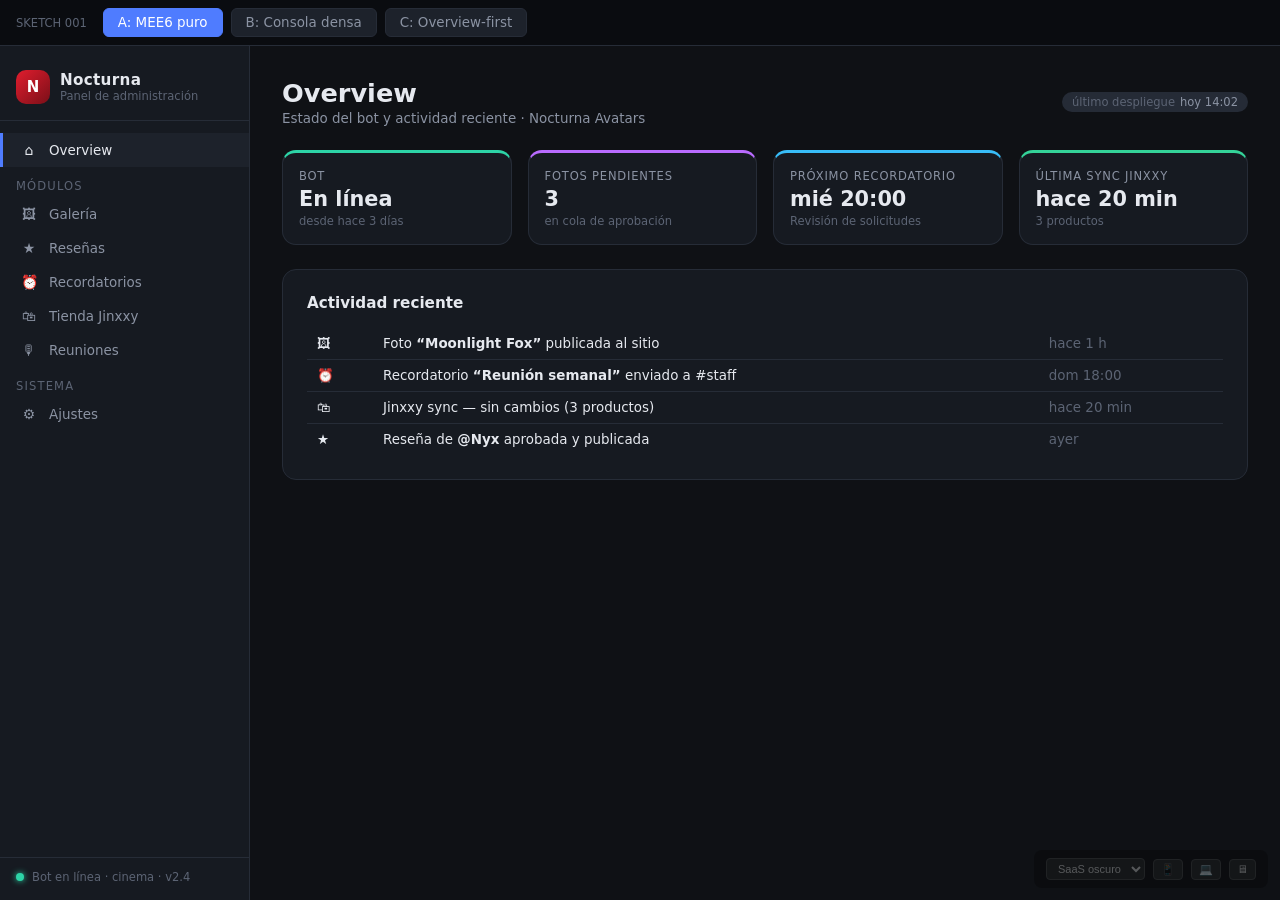
==== .planning/sketches/001-dashboard-shell/index.html @ f5b3627c "docs(sketch-001): dashboard shell — 3 variantes MEE6/densa/overview-first" ====
<!DOCTYPE html>
<html lang="es">
<head>
<meta charset="utf-8">
<meta name="viewport" content="width=device-width, initial-scale=1">
<title>Sketch 001 — Nocturna Admin Dashboard</title>
<link rel="stylesheet" href="../themes/default.css">
<style>
  * { box-sizing: border-box; margin: 0; padding: 0; }
  body {
    background: var(--color-bg);
    color: var(--color-text);
    font-family: var(--font-sans);
    font-size: var(--text-base);
    padding-top: 46px; /* variant nav */
  }
  button { font-family: inherit; cursor: pointer; }

  /* ── Variant nav ─────────────────────────────── */
  #variant-nav {
    position: fixed; top: 0; left: 0; right: 0; z-index: 9998;
    background: #0a0c10; border-bottom: 1px solid var(--color-border);
    padding: 8px 16px; display: flex; gap: 8px; align-items: center;
  }
  #variant-nav .tag { font-size: var(--text-xs); color: var(--color-text-faint); margin-right: 8px; }
  .variant-tab {
    background: var(--color-surface-2); color: var(--color-text-muted);
    border: 1px solid var(--color-border); border-radius: var(--radius-sm);
    padding: 6px 14px; font-size: var(--text-sm); transition: all .15s ease;
  }
  .variant-tab:hover { color: var(--color-text); border-color: var(--color-border-strong); }
  .variant-tab.active { background: var(--color-primary); border-color: var(--color-primary); color: #fff; }

  .variant { display: none; }
  .variant.active { display: block; }

  /* ── Shell ───────────────────────────────────── */
  .shell { display: flex; min-height: calc(100vh - 46px); max-width: var(--vp, 100%); margin: 0 auto; }
  .side {
    background: var(--color-surface); border-right: 1px solid var(--color-border);
    flex-shrink: 0; display: flex; flex-direction: column; padding: var(--space-4) 0;
  }
  .v-comfy .side { width: 250px; }
  .v-dense .side { width: 205px; padding: var(--space-2) 0; }
  .brand {
    display: flex; align-items: center; gap: 10px; padding: var(--space-2) var(--space-4) var(--space-4);
    border-bottom: 1px solid var(--color-border); margin-bottom: var(--space-3);
  }
  .brand .logo {
    width: 34px; height: 34px; border-radius: var(--radius-md);
    background: linear-gradient(135deg, var(--color-brand), #7a0f18);
    display: grid; place-items: center; font-weight: 800; color: #fff; font-size: 15px;
  }
  .brand .t { font-weight: 700; font-size: var(--text-base); letter-spacing: .02em; }
  .brand .s { font-size: var(--text-xs); color: var(--color-text-faint); }
  .v-dense .brand { padding-bottom: var(--space-2); }
  .v-dense .brand .logo { width: 26px; height: 26px; font-size: 12px; border-radius: var(--radius-sm); }

  .side .grp { font-size: var(--text-xs); text-transform: uppercase; letter-spacing: .1em;
    color: var(--color-text-faint); padding: var(--space-3) var(--space-4) var(--space-1); }
  .nav-item {
    display: flex; align-items: center; gap: 10px; width: 100%;
    background: none; border: none; text-align: left; color: var(--color-text-muted);
    padding: 9px var(--space-4); font-size: var(--text-sm); transition: all .15s ease;
    border-left: 3px solid transparent;
  }
  .v-dense .nav-item { padding: 6px var(--space-3); }
  .nav-item:hover { background: var(--color-surface-2); color: var(--color-text); }
  .nav-item.on { background: var(--color-surface-2); color: var(--color-text); border-left-color: var(--acc, var(--color-primary)); }
  .nav-item .ico { width: 20px; text-align: center; font-size: 14px; }
  .nav-item .dot { margin-left: auto; width: 7px; height: 7px; border-radius: 50%; }
  .nav-item .cnt { margin-left: auto; font-size: var(--text-xs); background: var(--color-surface-3);
    border-radius: var(--radius-full); padding: 1px 7px; color: var(--color-text-muted); }
  .side .foot { margin-top: auto; padding: var(--space-3) var(--space-4) 0; border-top: 1px solid var(--color-border);
    display: flex; align-items: center; gap: 8px; font-size: var(--text-xs); color: var(--color-text-faint); }
  .side .foot .st { width: 8px; height: 8px; border-radius: 50%; background: var(--color-success); box-shadow: 0 0 6px var(--color-success); }

  .main { flex: 1; padding: var(--space-8); overflow-x: hidden; }
  .v-dense .main { padding: var(--space-4); }

  /* ── Page header ─────────────────────────────── */
  .ph { display: flex; align-items: center; gap: var(--space-4); margin-bottom: var(--space-6); }
  .v-dense .ph { margin-bottom: var(--space-3); }
  .ph .ttl { font-size: var(--text-2xl); font-weight: 700; }
  .v-dense .ph .ttl { font-size: var(--text-lg); }
  .ph .sub { color: var(--color-text-muted); font-size: var(--text-sm); margin-top: 3px; }
  .ph .spacer { flex: 1; }

  /* ── Cards / tables ──────────────────────────── */
  .card {
    background: var(--color-surface); border: 1px solid var(--color-border);
    border-radius: var(--radius-lg); padding: var(--space-6); margin-bottom: var(--space-6);
  }
  .v-dense .card { padding: var(--space-3); border-radius: var(--radius-sm); margin-bottom: var(--space-3); }
  .card h3 { font-size: var(--text-base); font-weight: 600; display: flex; align-items: center; gap: 8px; }
  .card .hint { font-size: var(--text-xs); color: var(--color-text-faint); margin-top: 2px; }
  .card-hdr { display: flex; align-items: center; margin-bottom: var(--space-4); }
  .v-dense .card-hdr { margin-bottom: var(--space-2); }
  .card-hdr .spacer { flex: 1; }
  .acc-bar { width: 4px; align-self: stretch; border-radius: 2px; margin-right: 10px; }

  table { width: 100%; border-collapse: collapse; font-size: var(--text-sm); }
  th { text-align: left; font-size: var(--text-xs); text-transform: uppercase; letter-spacing: .07em;
    color: var(--color-text-faint); padding: 6px 10px; border-bottom: 1px solid var(--color-border); }
  td { padding: 8px 10px; border-bottom: 1px solid var(--color-border); vertical-align: middle; }
  .v-dense td { padding: 5px 8px; }
  tr:last-child td { border-bottom: none; }
  tr:hover td { background: rgba(255,255,255,0.015); }

  /* ── Controls ────────────────────────────────── */
  .btn {
    background: var(--color-primary); border: none; color: #fff; font-weight: 600;
    padding: 9px 16px; border-radius: var(--radius-sm); font-size: var(--text-sm); transition: all .15s ease;
  }
  .btn:hover { background: var(--color-primary-hover); }
  .btn.ghost { background: transparent; border: 1px solid var(--color-border-strong); color: var(--color-text-muted); }
  .btn.ghost:hover { color: var(--color-text); border-color: var(--color-text-faint); }
  .btn.danger { background: transparent; border: 1px solid transparent; color: var(--color-danger); }
  .btn.danger:hover { background: rgba(240,67,90,0.1); }
  .btn.ok { background: var(--color-success); color: #052b21; }
  .btn.sm { padding: 5px 10px; font-size: var(--text-xs); }

  .switch { position: relative; width: 40px; height: 22px; flex-shrink: 0; cursor: pointer; }
  .switch input { display: none; }
  .switch .tr { position: absolute; inset: 0; background: var(--color-surface-3); border-radius: var(--radius-full); transition: all .15s ease; }
  .switch .th { position: absolute; top: 3px; left: 3px; width: 16px; height: 16px; background: #fff; border-radius: 50%; transition: all .15s ease; }
  .switch input:checked + .tr { background: var(--color-success); }
  .switch input:checked + .tr .th { left: 21px; }
  .switch.lg { width: 50px; height: 28px; }
  .switch.lg .th { width: 20px; height: 20px; top: 4px; left: 4px; }
  .switch.lg input:checked + .tr .th { left: 26px; }

  .field { margin-bottom: var(--space-4); }
  .v-dense .field { margin-bottom: var(--space-2); }
  .field label { display: block; font-size: var(--text-xs); font-weight: 600; color: var(--color-text-muted);
    margin-bottom: 5px; letter-spacing: .03em; }
  .field input, .field select {
    width: 100%; background: var(--color-surface-2); border: 1px solid var(--color-border);
    color: var(--color-text); border-radius: var(--radius-sm); padding: 8px 10px; font-size: var(--text-sm);
    font-family: inherit; transition: border-color .15s ease;
  }
  .v-dense .field input, .v-dense .field select { padding: 5px 8px; }
  .field input:focus, .field select:focus { outline: none; border-color: var(--color-primary); }
  .field .mono { font-family: var(--font-mono); font-size: var(--text-xs); }
  .grid2 { display: grid; grid-template-columns: 1fr 1fr; gap: 0 var(--space-6); }
  .v-dense .grid2 { gap: 0 var(--space-3); }

  .chip { display: inline-flex; align-items: center; gap: 5px; background: var(--color-surface-3);
    border-radius: var(--radius-full); padding: 3px 10px; font-size: var(--text-xs); color: var(--color-text-muted); }
  .chip .h { color: var(--color-text-faint); }
  .badge { font-size: var(--text-xs); padding: 2px 9px; border-radius: var(--radius-full); font-weight: 600; }
  .badge.on  { background: rgba(45,212,167,.14); color: var(--color-success); }
  .badge.off { background: rgba(139,147,163,.14); color: var(--color-text-muted); }
  .badge.pend{ background: rgba(255,176,32,.14); color: var(--color-warning); }

  /* ── Overview stats ──────────────────────────── */
  .stats { display: grid; grid-template-columns: repeat(4, 1fr); gap: var(--space-4); margin-bottom: var(--space-6); }
  .v-dense .stats { gap: var(--space-2); margin-bottom: var(--space-3); }
  .stat { background: var(--color-surface); border: 1px solid var(--color-border); border-radius: var(--radius-lg);
    padding: var(--space-4); border-top: 3px solid var(--acc, var(--color-primary)); }
  .v-dense .stat { padding: var(--space-2) var(--space-3); border-radius: var(--radius-sm); }
  .stat .k { font-size: var(--text-xs); color: var(--color-text-muted); text-transform: uppercase; letter-spacing: .07em; }
  .stat .v { font-size: var(--text-xl); font-weight: 700; margin-top: 4px; }
  .v-dense .stat .v { font-size: var(--text-base); }
  .stat .d { font-size: var(--text-xs); color: var(--color-text-faint); margin-top: 3px; }

  .qa { display: grid; grid-template-columns: repeat(3, 1fr); gap: var(--space-4); }
  .qa button { background: var(--color-surface); border: 1px solid var(--color-border); border-radius: var(--radius-lg);
    padding: var(--space-4); text-align: left; color: var(--color-text); transition: all .15s ease; }
  .qa button:hover { border-color: var(--acc); transform: translateY(-1px); }
  .qa .i { font-size: 20px; } .qa .t { font-weight: 600; margin-top: 6px; font-size: var(--text-sm); }
  .qa .s { font-size: var(--text-xs); color: var(--color-text-faint); margin-top: 2px; }

  /* Módulo header (MEE6-style) */
  .mod-hdr { display: flex; align-items: center; gap: var(--space-4); background: var(--color-surface);
    border: 1px solid var(--color-border); border-radius: var(--radius-lg); padding: var(--space-4) var(--space-6);
    margin-bottom: var(--space-6); border-left: 4px solid var(--acc, var(--color-primary)); }
  .mod-hdr .i { font-size: 26px; }
  .mod-hdr .t { font-weight: 700; font-size: var(--text-lg); }
  .mod-hdr .s { font-size: var(--text-sm); color: var(--color-text-muted); margin-top: 2px; }
  .mod-hdr .spacer { flex: 1; }

  /* Galería queue */
  .gq { display: grid; grid-template-columns: repeat(3, 1fr); gap: var(--space-4); }
  .v-dense .gq { grid-template-columns: repeat(4, 1fr); gap: var(--space-2); }
  .gcard { background: var(--color-surface-2); border: 1px solid var(--color-border); border-radius: var(--radius-md);
    overflow: hidden; transition: all .2s ease; }
  .gcard .thumb { height: 110px; display: grid; place-items: center; font-size: 26px; }
  .v-dense .gcard .thumb { height: 70px; }
  .gcard .b { padding: var(--space-3); }
  .gcard .n { font-size: var(--text-sm); font-weight: 600; }
  .gcard .m { font-size: var(--text-xs); color: var(--color-text-faint); margin: 3px 0 8px; }
  .gcard .acts { display: flex; gap: 6px; }

  .empty { text-align: center; color: var(--color-text-faint); padding: var(--space-8); font-size: var(--text-sm); }

  /* ── Modal ───────────────────────────────────── */
  #modal-bg { position: fixed; inset: 0; background: rgba(0,0,0,.6); z-index: 10000; display: none;
    align-items: center; justify-content: center; backdrop-filter: blur(2px); }
  #modal-bg.open { display: flex; }
  #modal { background: var(--color-surface); border: 1px solid var(--color-border-strong); border-radius: var(--radius-lg);
    width: 460px; max-width: 92vw; padding: var(--space-6); box-shadow: var(--shadow-lg); }
  #modal h3 { margin-bottom: var(--space-4); }

  /* ── Toast ───────────────────────────────────── */
  #toast { position: fixed; bottom: 24px; left: 50%; transform: translateX(-50%) translateY(80px);
    background: var(--color-surface-3); border: 1px solid var(--color-border-strong); color: var(--color-text);
    padding: 10px 18px; border-radius: var(--radius-md); font-size: var(--text-sm); z-index: 10001;
    transition: transform .25s ease; box-shadow: var(--shadow-md); }
  #toast.show { transform: translateX(-50%) translateY(0); }
  #toast .ok { color: var(--color-success); margin-right: 6px; }

  /* ── Sketch toolbar ──────────────────────────── */
  #sketch-tools { position: fixed; bottom: 12px; right: 12px; z-index: 9999; font-family: system-ui;
    font-size: 12px; background: rgba(0,0,0,.75); color: #fff; padding: 8px 12px; border-radius: 8px;
    opacity: .35; transition: opacity .2s; display: flex; gap: 8px; align-items: center; }
  #sketch-tools:hover { opacity: 1; }
  #sketch-tools button, #sketch-tools select { background: #222; color: #ddd; border: 1px solid #444;
    border-radius: 4px; font-size: 11px; padding: 3px 7px; }
</style>
</head>
<body>

<div id="variant-nav">
  <span class="tag">SKETCH 001</span>
  <button class="variant-tab active" data-v="a" onclick="showVariant('a', this)">A: MEE6 puro</button>
  <button class="variant-tab" data-v="b" onclick="showVariant('b', this)">B: Consola densa</button>
  <button class="variant-tab" data-v="c" onclick="showVariant('c', this)">C: Overview-first</button>
</div>

<div id="variant-a" class="variant active v-comfy"><div class="shell"><aside class="side" id="side-a"></aside><main class="main" id="main-a"></main></div></div>
<div id="variant-b" class="variant v-dense"><div class="shell"><aside class="side" id="side-b"></aside><main class="main" id="main-b"></main></div></div>
<div id="variant-c" class="variant v-comfy"><div class="shell"><aside class="side" id="side-c"></aside><main class="main" id="main-c"></main></div></div>

<div id="modal-bg" onclick="if(event.target===this)closeModal()">
  <div id="modal">
    <h3 id="modal-title">Nuevo recordatorio</h3>
    <div class="field"><label>NOMBRE</label><input id="rm-name" placeholder="Reunión semanal de staff"></div>
    <div class="grid2">
      <div class="field"><label>CANAL</label>
        <select id="rm-channel"><option>#staff</option><option>#anuncios</option><option>#general</option></select></div>
      <div class="field"><label>FRECUENCIA</label>
        <select id="rm-freq"><option>Semanal</option><option>Mensual</option><option>Único</option></select></div>
    </div>
    <div class="grid2">
      <div class="field"><label>DÍA</label><select id="rm-day"><option>Domingo</option><option>Lunes</option><option>Día 1 del mes</option><option>30 jul 2026</option></select></div>
      <div class="field"><label>HORA</label><input id="rm-time" value="18:00"></div>
    </div>
    <div class="field"><label>MENSAJE</label><input id="rm-msg" placeholder="¡Reunión de staff en 30 min! @Staff"></div>
    <div style="display:flex;gap:8px;justify-content:flex-end;margin-top:8px">
      <button class="btn ghost" onclick="closeModal()">Cancelar</button>
      <button class="btn" onclick="saveReminder()">Guardar recordatorio</button>
    </div>
  </div>
</div>

<div id="toast"><span class="ok">✓</span><span id="toast-msg"></span></div>

<div id="sketch-tools">
  <select onchange="document.querySelector('link[href*=themes]').href='../themes/'+this.value+'.css'">
    <option value="default">SaaS oscuro</option>
  </select>
  <button onclick="setVp('375px')">📱</button>
  <button onclick="setVp('768px')">💻</button>
  <button onclick="setVp('100%')">🖥</button>
</div>

<script>
/* ═══ Datos (formas reales del proyecto) ═══════════════════ */
const D = {
  sections: [
    { id:'overview',  ico:'⌂', name:'Overview',       acc:'var(--color-primary)' },
    { id:'gallery',   ico:'🖼', name:'Galería',        acc:'var(--accent-gallery)',  toggle:true, on:true,  pend:3 },
    { id:'reviews',   ico:'★', name:'Reseñas',        acc:'var(--accent-reviews)',  toggle:true, on:true,  pend:1 },
    { id:'reminders', ico:'⏰', name:'Recordatorios',  acc:'var(--accent-reminders)',toggle:true, on:true },
    { id:'jinxxy',    ico:'🛍', name:'Tienda Jinxxy',  acc:'var(--accent-jinxxy)',   toggle:true, on:true },
    { id:'meetings',  ico:'🎙', name:'Reuniones',      acc:'var(--accent-meetings)', toggle:true, on:false },
    { id:'settings',  ico:'⚙', name:'Ajustes',        acc:'var(--accent-settings)' },
  ],
  reminders: [
    { id:1, name:'Reunión semanal de staff',  channel:'#staff',    freq:'Semanal · dom 18:00',   next:'dom 27 jul · 18:00', active:true },
    { id:2, name:'Promo mensual de la tienda',channel:'#anuncios', freq:'Mensual · día 1 12:00', next:'vie 1 ago · 12:00',  active:true },
    { id:3, name:'Revisión de solicitudes',   channel:'#staff',    freq:'Semanal · mié 20:00',   next:'mié 23 jul · 20:00', active:false },
  ],
  galleryPend: [
    { id:1, name:'Kitsune v2',       by:'@Rin',    when:'hace 2 h',  hue:265 },
    { id:2, name:'Neon Dragon',      by:'@Kael',   when:'hace 5 h',  hue:190 },
    { id:3, name:'Moonlight Fox',    by:'@Umbra',  when:'ayer',      hue:330 },
  ],
  reviewsPend: [
    { id:1, by:'@Nyx', avatar:'Kitsune v2', stars:5, text:'Increíble calidad, el rigging es perfecto…', when:'hace 3 h' },
  ],
  products: [
    { name:'Kitsune v2 — Avatar',   price:'$45', synced:'hace 20 min', st:'on' },
    { name:'Neon Dragon — Avatar',  price:'$50', synced:'hace 20 min', st:'on' },
    { name:'Texture Pack Vol. 3',   price:'$12', synced:'hace 20 min', st:'on' },
  ],
  meetings: [
    { title:'Staff semanal — 20 jul', dur:'48 min', st:'Resumen publicado' },
    { title:'Planning tienda — 13 jul', dur:'35 min', st:'Resumen publicado' },
  ],
  settings: [
    { group:'Galería', acc:'var(--accent-gallery)', fields:[
      { label:'Canal de galería', value:'#galería-fotos', raw:'1416329356426481717', type:'channel' },
      { label:'Roles de staff de galería', value:'@Staff Galería', raw:'1418724526308593834', type:'roles' },
    ]},
    { group:'Reseñas', acc:'var(--accent-reviews)', fields:[
      { label:'Canal de reseñas', value:'#reseñas', raw:'1453534905706221600', type:'channel' },
      { label:'Roles de staff de reseñas', value:'@Staff Galería', raw:'1418724526308593834', type:'roles' },
    ]},
    { group:'Recordatorios', acc:'var(--accent-reminders)', fields:[
      { label:'Zona horaria', value:'America/Mexico_City', type:'tz' },
      { label:'Horas de gracia de recuperación', value:'12', type:'int' },
    ]},
    { group:'Tienda Jinxxy', acc:'var(--accent-jinxxy)', fields:[
      { label:'Canal de anuncios', value:'#novedades-tienda', raw:'1525202600738295818', type:'channel' },
      { label:'Intervalo de sondeo (min)', value:'30', type:'int' },
    ]},
    { group:'Reuniones', acc:'var(--accent-meetings)', fields:[
      { label:'Modelo de Whisper', value:'medium', type:'enum' },
      { label:'Foro de resúmenes', value:'#actas-reuniones', raw:'1461022387559012400', type:'channel' },
    ]},
  ],
};
const state = { a:'overview', b:'overview', c:'overview' };
let nextRemId = 10;

/* ═══ Helpers ══════════════════════════════════════════════ */
const $ = (id) => document.getElementById(id);
function toast(msg){ $('toast-msg').textContent = msg; $('toast').classList.add('show');
  clearTimeout(window._tt); window._tt = setTimeout(()=>$('toast').classList.remove('show'), 2200); }
function sec(id){ return D.sections.find(s=>s.id===id); }
function setVp(w){ document.documentElement.style.setProperty('--vp', w); }
function showVariant(v, btn){
  document.querySelectorAll('.variant').forEach(x=>x.classList.remove('active'));
  document.querySelectorAll('.variant-tab').forEach(t=>t.classList.remove('active'));
  $('variant-'+v).classList.add('active'); btn.classList.add('active');
}
function nav(v, id){ state[v]=id; render(v); }
function sw(checked, onchange, lg){ return `<label class="switch ${lg?'lg':''}"><input type="checkbox" ${checked?'checked':''} onchange="${onchange}"><span class="tr"><span class="th"></span></span></label>`; }

/* ═══ Sidebar ══════════════════════════════════════════════ */
function renderSide(v){
  const cfg = { a:{dots:false,counts:false,grp:true}, b:{dots:true,counts:true,grp:false}, c:{dots:false,counts:true,grp:true} }[v];
  let h = `<div class="brand"><div class="logo">N</div><div><div class="t">Nocturna</div><div class="s">Panel de administración</div></div></div>`;
  D.sections.forEach(s=>{
    if (cfg.grp && s.id==='gallery')  h += `<div class="grp">Módulos</div>`;
    if (cfg.grp && s.id==='settings') h += `<div class="grp">Sistema</div>`;
    const extra = cfg.dots && s.toggle ? `<span class="dot" style="background:${s.on?'var(--color-success)':'var(--color-text-faint)'}"></span>`
                : cfg.counts && s.pend ? `<span class="cnt">${s.pend}</span>` : '';
    h += `<button class="nav-item ${state[v]===s.id?'on':''}" style="--acc:${s.acc}" onclick="nav('${v}','${s.id}')">
            <span class="ico">${s.ico}</span>${s.name}${extra}</button>`;
  });
  h += `<div class="foot"><span class="st"></span> Bot en línea · cinema · v2.4</div>`;
  $('side-'+v).innerHTML = h;
}

/* ═══ Páginas ══════════════════════════════════════════════ */
function pgOverview(v){
  const dense = v==='b';
  let h = `<div class="ph"><div><div class="ttl">Overview</div><div class="sub">Estado del bot y actividad reciente · Nocturna Avatars</div></div>
           <div class="spacer"></div><span class="chip"><span class="h">último despliegue</span> hoy 14:02</span></div>`;
  h += `<div class="stats">
    <div class="stat" style="--acc:var(--color-success)"><div class="k">Bot</div><div class="v">En línea</div><div class="d">desde hace 3 días</div></div>
    <div class="stat" style="--acc:var(--accent-gallery)"><div class="k">Fotos pendientes</div><div class="v">${D.galleryPend.length}</div><div class="d">en cola de aprobación</div></div>
    <div class="stat" style="--acc:var(--accent-reminders)"><div class="k">Próximo recordatorio</div><div class="v">mié 20:00</div><div class="d">Revisión de solicitudes</div></div>
    <div class="stat" style="--acc:var(--accent-jinxxy)"><div class="k">Última sync Jinxxy</div><div class="v" id="sync-v-${v}">hace 20 min</div><div class="d">${D.products.length} productos</div></div>
  </div>`;
  if (v==='c') {
    h += `<div class="card"><div class="card-hdr"><h3>Acciones rápidas</h3></div><div class="qa">
      <button style="--acc:var(--accent-gallery)" onclick="nav('c','gallery')"><div class="i">🖼</div><div class="t">Revisar cola de galería</div><div class="s">${D.galleryPend.length} fotos esperando</div></button>
      <button style="--acc:var(--accent-reminders)" onclick="openModal('c')"><div class="i">⏰</div><div class="t">Nuevo recordatorio</div><div class="s">crear sin salir del overview</div></button>
      <button style="--acc:var(--accent-jinxxy)" onclick="syncNow('c')"><div class="i">🛍</div><div class="t">Sincronizar tienda</div><div class="s">forzar sync de Jinxxy ahora</div></button>
    </div></div>`;
  }
  h += `<div class="card"><div class="card-hdr"><h3>Actividad reciente</h3></div><table>
    <tr><td>🖼</td><td>Foto <b>“Moonlight Fox”</b> publicada al sitio</td><td style="color:var(--color-text-faint)">hace 1 h</td></tr>
    <tr><td>⏰</td><td>Recordatorio <b>“Reunión semanal”</b> enviado a #staff</td><td style="color:var(--color-text-faint)">dom 18:00</td></tr>
    <tr><td>🛍</td><td>Jinxxy sync — sin cambios (3 productos)</td><td style="color:var(--color-text-faint)">hace 20 min</td></tr>
    <tr><td>★</td><td>Reseña de <b>@Nyx</b> aprobada y publicada</td><td style="color:var(--color-text-faint)">ayer</td></tr>
  </table></div>`;
  return h;
}

function modHdr(v, id, desc){
  const s = sec(id);
  return `<div class="mod-hdr" style="--acc:${s.acc}"><span class="i">${s.ico}</span>
    <div><div class="t">${s.name}</div><div class="s">${desc}</div></div><div class="spacer"></div>
    <span class="badge ${s.on?'on':'off'}">${s.on?'Módulo activo':'Desactivado'}</span>
    ${sw(s.on, `toggleMod('${v}','${id}')`, true)}</div>`;
}

function pgReminders(v){
  const dense = v==='b';
  let h = dense
    ? `<div class="ph"><div><div class="ttl">⏰ Recordatorios</div></div><div class="spacer"></div>
       <button class="btn sm" onclick="openModal('${v}')">+ Nuevo</button></div>`
    : modHdr(v,'reminders','Mensajes programados que el bot envía — lo mismo que /reminder en Discord') +
      `<div class="ph"><div><div class="sub">${D.reminders.length} recordatorios configurados · zona horaria America/Mexico_City</div></div>
       <div class="spacer"></div><button class="btn" onclick="openModal('${v}')">+ Nuevo recordatorio</button></div>`;
  if (!D.reminders.length) return h + `<div class="card"><div class="empty">No hay recordatorios. Crea el primero con “+ Nuevo”.</div></div>`;
  h += `<div class="card" style="padding:${dense?'0':'var(--space-2) var(--space-4)'}"><table>
    <tr><th>Recordatorio</th><th>Canal</th><th>Frecuencia</th><th>Próximo envío</th><th>Activo</th><th></th></tr>`;
  D.reminders.forEach(r=>{
    h += `<tr><td><b>${r.name}</b></td><td><span class="chip">${r.channel}</span></td>
      <td style="color:var(--color-text-muted)">${r.freq}</td><td style="color:var(--color-text-muted)">${r.next}</td>
      <td>${sw(r.active, `toggleRem('${v}',${r.id})`)}</td>
      <td style="text-align:right"><button class="btn ghost sm" onclick="openModal('${v}',${r.id})">Editar</button>
      <button class="btn danger sm" onclick="delRem('${v}',${r.id})">Borrar</button></td></tr>`;
  });
  return h + `</table></div>`;
}

function pgGallery(v){
  const dense = v==='b';
  let h = dense
    ? `<div class="ph"><div><div class="ttl">🖼 Galería — cola de aprobación</div></div><div class="spacer"></div><span class="badge pend">${D.galleryPend.length} pendientes</span></div>`
    : modHdr(v,'gallery','Cola de fotos del foro — aprobar aquí equivale a la reacción ✅ del staff en Discord') +
      `<div class="ph"><div><div class="sub">Pendientes de aprobación (${D.galleryPend.length})</div></div></div>`;
  if (!D.galleryPend.length) h += `<div class="card"><div class="empty">🎉 Cola vacía — no hay fotos esperando aprobación.</div></div>`;
  else {
    h += `<div class="gq">`;
    D.galleryPend.forEach(g=>{
      h += `<div class="gcard" id="g-${v}-${g.id}"><div class="thumb" style="background:linear-gradient(135deg,hsl(${g.hue},45%,22%),hsl(${g.hue+40},45%,14%))">🖼</div>
        <div class="b"><div class="n">${g.name}</div><div class="m">${g.by} · ${g.when}</div>
        <div class="acts"><button class="btn ok sm" onclick="approveG('${v}',${g.id})">✓ Aprobar</button>
        <button class="btn danger sm" onclick="rejectG('${v}',${g.id})">✕ Quitar</button></div></div></div>`;
    });
    h += `</div>`;
  }
  h += `<div class="card" style="margin-top:var(--space-6)"><div class="card-hdr"><h3>Publicadas recientemente</h3></div><table>
    <tr><td>Moonlight Fox</td><td>@Umbra</td><td><span class="badge on">publicada</span></td><td style="color:var(--color-text-faint)">hace 1 h</td></tr>
    <tr><td>Cyber Wolf</td><td>@Kael</td><td><span class="badge on">publicada</span></td><td style="color:var(--color-text-faint)">ayer</td></tr>
  </table></div>`;
  return h;
}

function pgReviews(v){
  let h = v==='b'
    ? `<div class="ph"><div><div class="ttl">★ Reseñas</div></div><div class="spacer"></div><span class="badge pend">${D.reviewsPend.length} pendiente</span></div>`
    : modHdr(v,'reviews','Reseñas de la comunidad — aprobar publica a reviews.json del sitio');
  D.reviewsPend.forEach(r=>{
    h += `<div class="card" id="rv-${v}-${r.id}"><div class="card-hdr"><div class="acc-bar" style="background:var(--accent-reviews)"></div>
      <div><h3>${r.by} — ${r.avatar} <span style="color:var(--accent-reviews)">${'★'.repeat(r.stars)}</span></h3>
      <div class="hint">${r.when}</div></div><div class="spacer"></div>
      <button class="btn ok sm" onclick="approveRv('${v}',${r.id})">✓ Aprobar</button>&nbsp;
      <button class="btn danger sm" onclick="approveRv('${v}',${r.id},true)">✕ Rechazar</button></div>
      <p style="color:var(--color-text-muted);font-size:var(--text-sm)">“${r.text}”</p></div>`;
  });
  if (!D.reviewsPend.length) h += `<div class="card"><div class="empty">Sin reseñas pendientes.</div></div>`;
  return h;
}

function pgJinxxy(v){
  let h = v==='b'
    ? `<div class="ph"><div><div class="ttl">🛍 Tienda Jinxxy</div></div><div class="spacer"></div><button class="btn sm" id="sync-btn-${v}" onclick="syncNow('${v}')">⟳ Sincronizar ahora</button></div>`
    : modHdr(v,'jinxxy','Sondeo periódico de la tienda — refleja productos en store.json del sitio') +
      `<div class="ph"><div><div class="sub">Última sincronización: <b id="sync-lbl-${v}">hace 20 min</b> · próxima en 10 min</div></div>
       <div class="spacer"></div><button class="btn" id="sync-btn-${v}" onclick="syncNow('${v}')">⟳ Sincronizar ahora</button></div>`;
  h += `<div class="card" style="padding:0"><table><tr><th>Producto</th><th>Precio</th><th>Sincronizado</th><th>Estado</th></tr>`;
  D.products.forEach(p=>{ h += `<tr><td><b>${p.name}</b></td><td>${p.price}</td><td style="color:var(--color-text-muted)">${p.synced}</td><td><span class="badge on">en el sitio</span></td></tr>`; });
  return h + `</table></div>`;
}

function pgMeetings(v){
  let h = v==='b'
    ? `<div class="ph"><div><div class="ttl">🎙 Reuniones</div></div></div>`
    : modHdr(v,'meetings','Captura de voz → transcripción Whisper → resumen al foro');
  h += `<div class="card" style="padding:0"><table><tr><th>Reunión</th><th>Duración</th><th>Estado</th></tr>`;
  D.meetings.forEach(m=>{ h += `<tr><td><b>${m.title}</b></td><td>${m.dur}</td><td><span class="badge on">${m.st}</span></td></tr>`; });
  return h + `</table></div>`;
}

function pgSettings(v){
  const dense = v==='b';
  let h = `<div class="ph"><div><div class="ttl">⚙ Ajustes</div><div class="sub">Valores operativos seguros — los secretos nunca aparecen aquí</div></div>
    <div class="spacer"></div><button class="btn" onclick="saveSettings('${v}', this)">Guardar cambios</button></div>`;
  D.settings.forEach(g=>{
    h += `<div class="card"><div class="card-hdr"><div class="acc-bar" style="background:${g.acc}"></div><h3>${g.group}</h3></div><div class="grid2">`;
    g.fields.forEach(f=>{
      const resolved = f.raw ? `<div class="hint" style="margin-top:4px">ID: <span style="font-family:var(--font-mono)">${f.raw}</span></div>` : '';
      if (f.type==='channel' || f.type==='roles')
        h += `<div class="field"><label>${f.label.toUpperCase()}</label><select><option>${f.value}</option><option>#staff</option><option>#general</option></select>${resolved}</div>`;
      else if (f.type==='tz')
        h += `<div class="field"><label>${f.label.toUpperCase()}</label><select><option>${f.value}</option><option>UTC</option><option>Europe/Madrid</option></select></div>`;
      else
        h += `<div class="field"><label>${f.label.toUpperCase()}</label><input value="${f.value}"></div>`;
    });
    h += `</div></div>`;
  });
  return h;
}

/* ═══ Render + acciones ════════════════════════════════════ */
const pages = { overview:pgOverview, reminders:pgReminders, gallery:pgGallery, reviews:pgReviews, jinxxy:pgJinxxy, meetings:pgMeetings, settings:pgSettings };
function render(v){ renderSide(v); $('main-'+v).innerHTML = pages[state[v]](v); }

function toggleMod(v,id){ const s=sec(id); s.on=!s.on; render(v); toast(s.on?`Módulo ${s.name} activado`:`Módulo ${s.name} desactivado`); }
function toggleRem(v,id){ const r=D.reminders.find(x=>x.id===id); r.active=!r.active; toast(r.active?'Recordatorio activado':'Recordatorio pausado'); render(v); }
function delRem(v,id){ D.reminders = D.reminders.filter(x=>x.id!==id); render(v); toast('Recordatorio borrado'); }
let modalCtx = null;
function openModal(v,id){ modalCtx={v,id}; $('modal-title').textContent = id?'Editar recordatorio':'Nuevo recordatorio';
  if(id){ const r=D.reminders.find(x=>x.id===id); $('rm-name').value=r.name; } else { $('rm-name').value=''; }
  $('modal-bg').classList.add('open'); }
function closeModal(){ $('modal-bg').classList.remove('open'); }
function saveReminder(){
  const name = $('rm-name').value.trim() || 'Recordatorio sin nombre';
  const {v,id} = modalCtx;
  if (id) { D.reminders.find(x=>x.id===id).name = name; toast('Recordatorio actualizado'); }
  else { D.reminders.push({ id:nextRemId++, name, channel:$('rm-channel').value, freq:$('rm-freq').value+' · '+$('rm-time').value, next:'próximo ciclo', active:true }); toast('Recordatorio creado'); }
  closeModal(); if (state[v]==='reminders'||state[v]==='overview') render(v);
}
function approveG(v,id){ const el=$('g-'+v+'-'+id); el.style.opacity=0; el.style.transform='scale(.95)';
  setTimeout(()=>{ D.galleryPend=D.galleryPend.filter(x=>x.id!==id); sec('gallery').pend=D.galleryPend.length; render(v); }, 200);
  toast('Foto aprobada — publicando al sitio…'); }
function rejectG(v,id){ const el=$('g-'+v+'-'+id); el.style.opacity=0;
  setTimeout(()=>{ D.galleryPend=D.galleryPend.filter(x=>x.id!==id); sec('gallery').pend=D.galleryPend.length; render(v); }, 200);
  toast('Foto quitada de la cola'); }
function approveRv(v,id,rej){ D.reviewsPend=D.reviewsPend.filter(x=>x.id!==id); sec('reviews').pend=0; render(v);
  toast(rej?'Reseña rechazada':'Reseña aprobada — publicando…'); }
function syncNow(v){ const b=$('sync-btn-'+v); if(b){ b.textContent='⟳ Sincronizando…'; b.disabled=true; }
  setTimeout(()=>{ D.products.forEach(p=>p.synced='ahora mismo'); toast('Tienda sincronizada — 3 productos, sin cambios'); render(v); }, 900); }
function saveSettings(v,btn){ btn.textContent='Guardando…'; btn.disabled=true;
  setTimeout(()=>{ btn.textContent='Guardar cambios'; btn.disabled=false; toast('Ajustes guardados — el bot los usa en su próximo ciclo'); }, 700); }

['a','b','c'].forEach(render);
</script>
</body>
</html>
---- .planning/sketches/themes/default.css ----
:root {
  /* Colors — SaaS neutro oscuro (gris-azulado, acentos por sección) */
  --color-bg: #0f1115;
  --color-surface: #161a21;
  --color-surface-2: #1d222b;
  --color-surface-3: #252b36;
  --color-border: #262c37;
  --color-border-strong: #333b49;
  --color-text: #e6e9ef;
  --color-text-muted: #8b93a3;
  --color-text-faint: #5c6474;
  --color-primary: #4f7cff;
  --color-primary-hover: #3b66e8;
  --color-danger: #f0435a;
  --color-success: #2dd4a7;
  --color-warning: #ffb020;

  /* Marca Nocturna — solo logo y detalles puntuales */
  --color-brand: #e11d2e;

  /* Acentos por sección */
  --accent-gallery: #b96bff;
  --accent-reviews: #ffb020;
  --accent-reminders: #38bdf8;
  --accent-jinxxy: #34d399;
  --accent-meetings: #f472b6;
  --accent-settings: #8b93a3;

  /* Typography */
  --font-sans: 'Inter', 'Segoe UI', system-ui, sans-serif;
  --font-mono: 'Cascadia Code', 'JetBrains Mono', monospace;
  --text-xs: 0.72rem;
  --text-sm: 0.84rem;
  --text-base: 0.95rem;
  --text-lg: 1.1rem;
  --text-xl: 1.3rem;
  --text-2xl: 1.6rem;

  /* Spacing */
  --space-1: 4px;
  --space-2: 8px;
  --space-3: 12px;
  --space-4: 16px;
  --space-6: 24px;
  --space-8: 32px;
  --space-12: 48px;

  /* Shapes */
  --radius-sm: 6px;
  --radius-md: 10px;
  --radius-lg: 14px;
  --radius-full: 9999px;

  /* Shadows */
  --shadow-sm: 0 1px 2px rgba(0,0,0,0.35);
  --shadow-md: 0 4px 10px rgba(0,0,0,0.35);
  --shadow-lg: 0 12px 28px rgba(0,0,0,0.45);
}
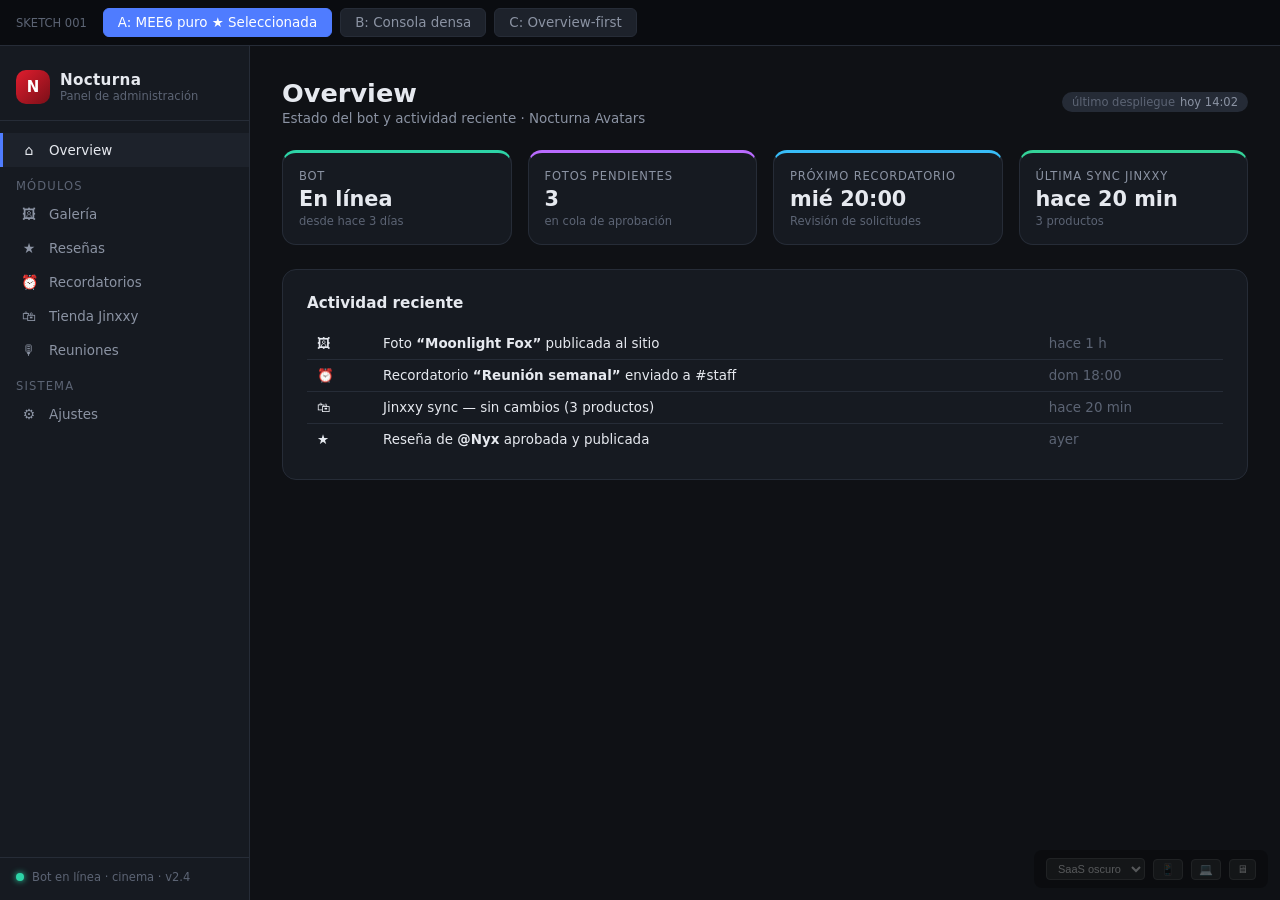
==== commit bc412901: "docs(sketch-001): variante A (MEE6 puro) — sidebar por módulo con toggles, cards espaciosas" ====
--- a/.planning/sketches/001-dashboard-shell/index.html
+++ b/.planning/sketches/001-dashboard-shell/index.html
@@ -223,7 +223,7 @@
 
 <div id="variant-nav">
   <span class="tag">SKETCH 001</span>
-  <button class="variant-tab active" data-v="a" onclick="showVariant('a', this)">A: MEE6 puro</button>
+  <button class="variant-tab active" data-v="a" onclick="showVariant('a', this)">A: MEE6 puro ★ Seleccionada</button>
   <button class="variant-tab" data-v="b" onclick="showVariant('b', this)">B: Consola densa</button>
   <button class="variant-tab" data-v="c" onclick="showVariant('c', this)">C: Overview-first</button>
 </div>
